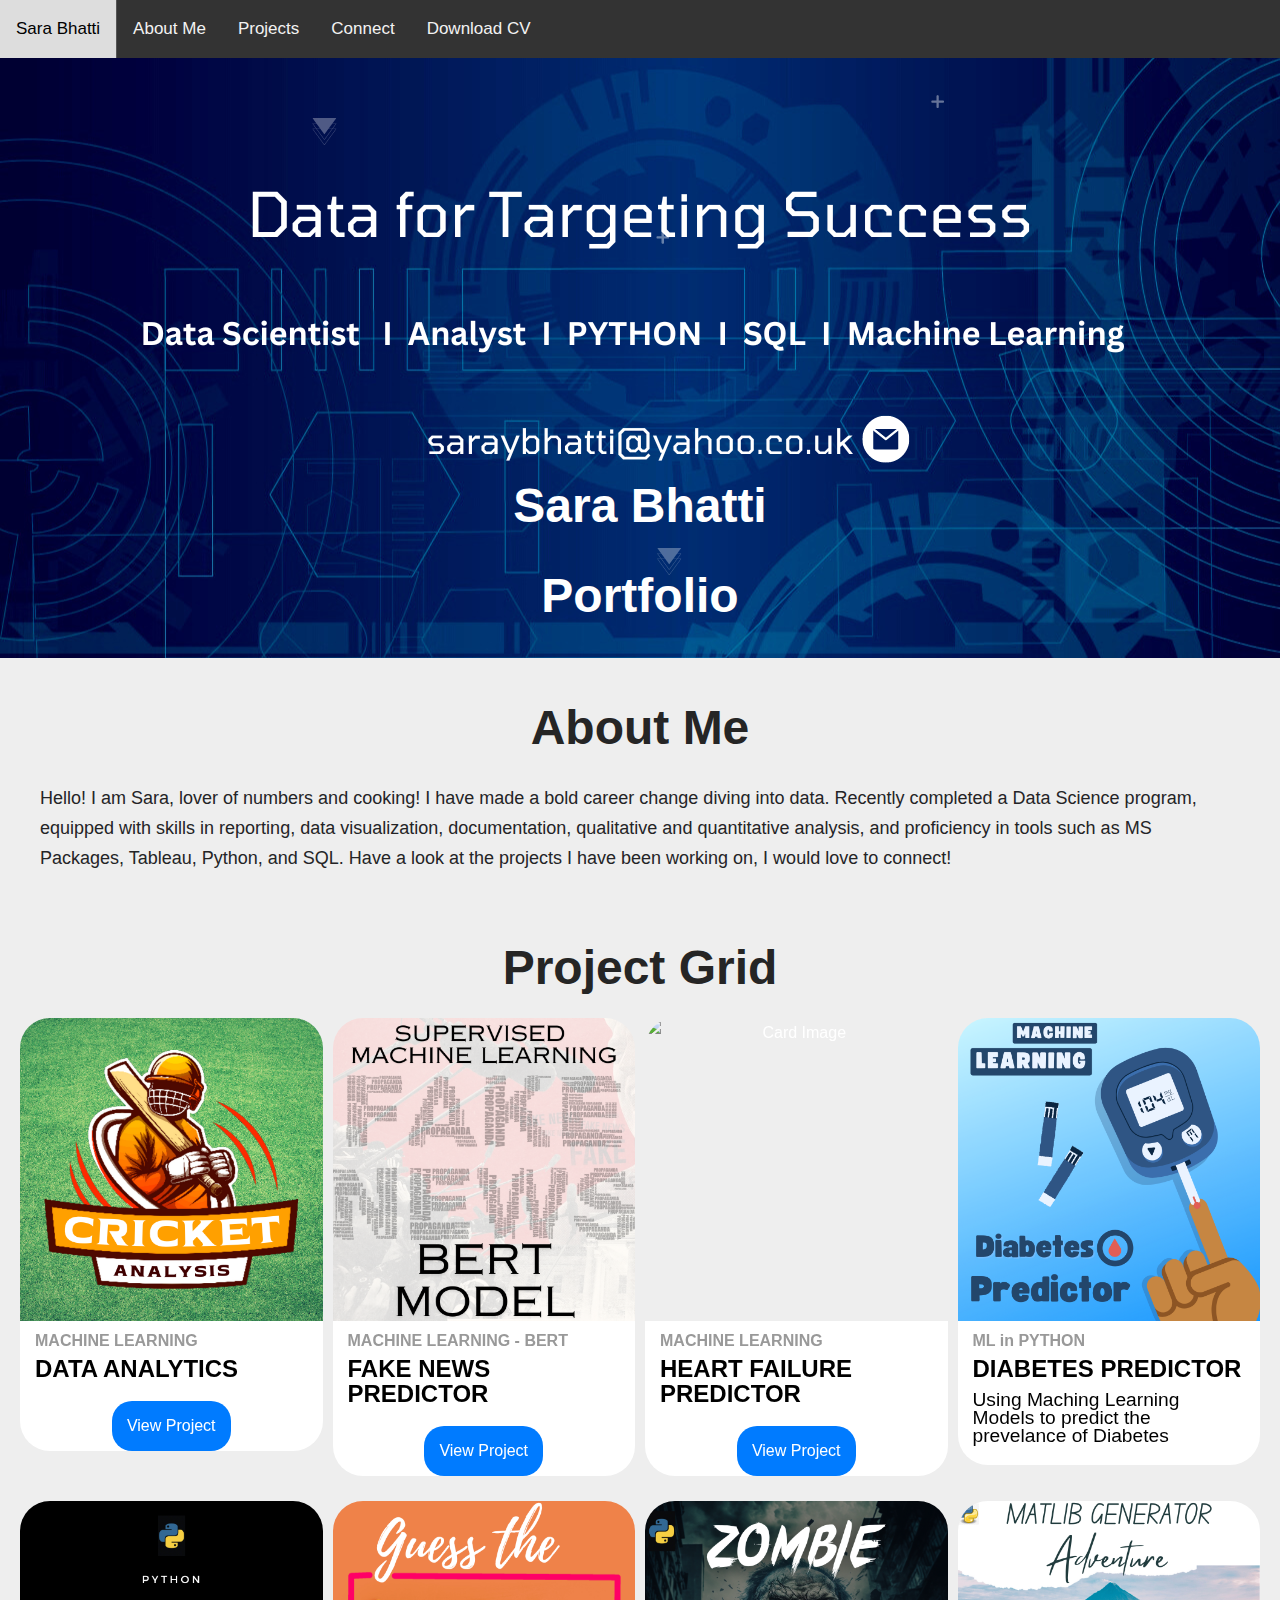
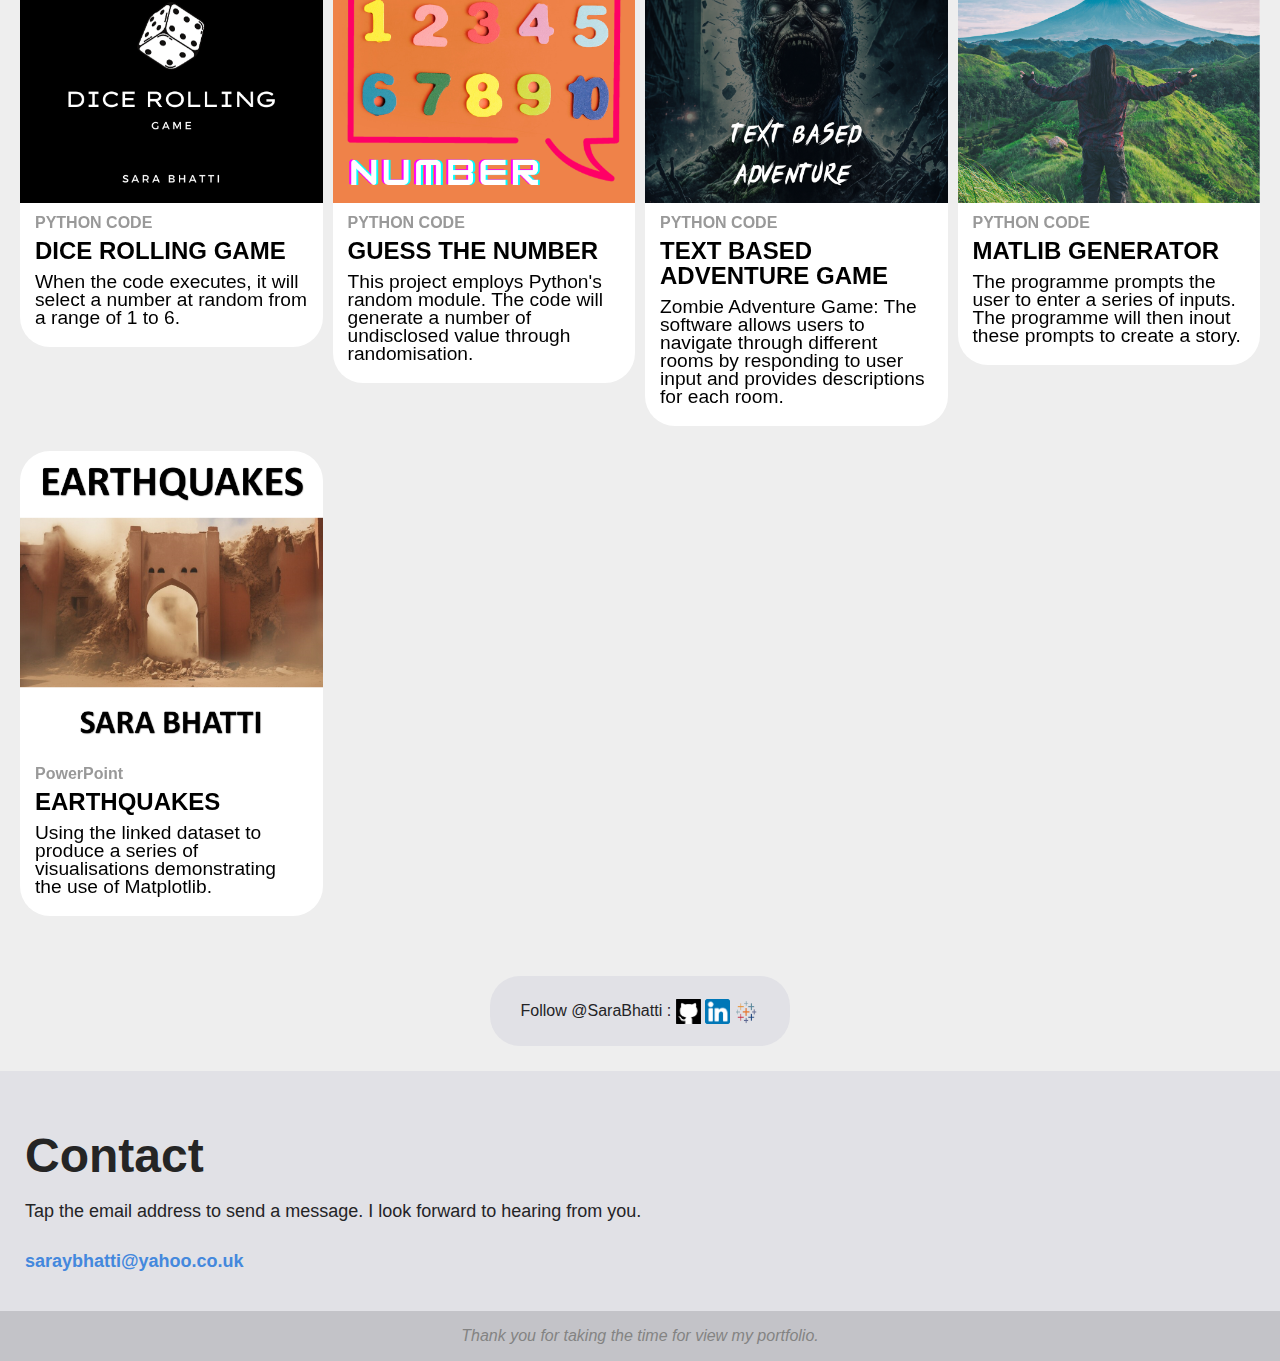
==== index.html @ 9b97f159 "Update index.html" ====
<!DOCTYPE html>
<html lang="en">
    <head>
        <meta charset="UTF-8">
        <meta name="viewport" content="width=device-width, initial-scale=1.0">
        <title>Sara Bhatti | Portfolio</title>
        <meta name="description" content="Sara Bhatti Portfolio">
        <meta name="Sara" content="Sara Bhatti">

        <!-- Embed page for social media posts -->
        <meta property="og:description" content="Hello, welcome to my portfolio">
        <meta property="og:title" content="Sara Bhatti | Portfolio">
        <meta property="og:type" content="website">
        <meta property="og:url" content="http://www.SaraBhatti.com">
        <meta property="og:image" content="http://www.SaraBhatti.com/img/logo.png">
        <meta property=​"og:​site_name" content=​"SaraBhatti.com">
        
        <!-- Favicon -->
        <link rel="shortcut icon" type="image/png" href="img/ai.png">

        <!-- Page Style -->
        <link rel="stylesheet" type="text/css" href="style.css?version=2">    
    </head>

    <body>

<!-- Navigation Bar -->
<div class="topnav" id="myTopnav">
    <a href="index.html" class="rightVerticalLine">Sara Bhatti</a>
    <a href="#about">About Me</a>
    <a href="#projects">Projects</a>
    <a href="#connect">Connect</a>
    <!--<a href="saracv(2).html" target="_blank">View CV</a>-->
    <a class="downloadBtn" href="./CV Sara Bhatti 2024 April.pdf" download="Resume.pdf">Download CV</a>
    <a href="javascript:void(0);" class="icon leftVerticalLine" onclick="myFunction()">
        <img src="img/menu.png" height="30" width="30" alt="Menu Button" aria-label="Menu Button">
    </a>
</div>



<!-- Header with Image & Text -->
<div class="hero-image" style="background-image: url('img/profile banner1 (3).png');">
    <div class="coverDiv">
        <div class="hero-text">
            <h1>Sara Bhatti</h1>
            <h1>Portfolio</h1>
        </div>
    </div>
</div>

<div id="about">
    <h2>About Me</h2>
    <div class="center-text">
    <!-- Section -->
    <p>Hello! I am Sara, lover of numbers and cooking!  I have made a bold career change diving into data. Recently completed a Data Science program, equipped with skills in reporting, data visualization, documentation, qualitative and quantitative analysis, and proficiency in tools such as MS Packages, Tableau, Python, and SQL. Have a look at the projects I have been working on, I would love to connect!</p>
    </div>
</div>

<!-- Description Section -->
<div class="descriptionDiv">

    <div id="projects">
    <!-- Section -->
    <h2>Project Grid</h2>

    <!-- Portfolio Grid -->
    <div class="grid">

    <!-- Portfolio Item -->

    <script src="portfoliosara.js"></script>
                
    <!-- Cricket Project Card -->
    <div class="card" id="projectCard1">
        <div class="content">
            <img src="img/Cricket.png" alt="Card Image" height="390" width="390">
            <div class="card-body">
                <div class="subtitle">MACHINE LEARNING</div>
                <div class="title">Data Analytics</div>
                <a href="#" class="view-project-link" onclick="openModal('myModal1')">View Project</a>
            </div>
        </div>
    </div>

    <!-- Modal Popup -->
    <div id="myModal1" class="modal">
        <div class="modal-content">
            <span class="close" onclick="closeModal('myModal1')">&times;</span>
            <h1 class="heading">Cricket Analysis</h1>
            <div class="line"></div>
            <section class="project-details">
        <h3>Project Description</h3>
                <p>For this project, I employed Python and Excel to extract data from the ESPN website. </p>
                <p>I scraped information from various tables and merged the relevant data using the string matching algorithm (FuzzyWuzzy) to match the correct player information. </p>
                <p>Subsequently, I conducted an exploratory analysis on the dataset, creating visuals for my presentation. </p>
                <p>I used Random Forest to create machine learning models. I then developed two Streamlit applications: one predicts match winners based on teams and playing grounds, while the other forecasts a batter's runs based on past performance</p>
        <h3>Tools Used</h3>
                <div class="tools-used">
                    <div class="capsule">Python</div>
                    <div class="capsule">Excel</div>
                    <div class="capsule">FuzzyWuzzy</div>
                    <div class="capsule">Logistic Regression</div>
                    <div class="capsule">Random Forest</div>
                    <div class="capsule">Streamlit</div>
                </div>
            </section>
        <h3>See More of the Project</h3>
            <div class="buttons">
                <a href="https://github.com/SaraBhatti/CricketData" target="_blank" title="View Project on GitHub">
                    <img src="img/github.png" alt="GitHub">
                </a>
                <a href="https://www.linkedin.com/feed/update/urn:li:activity:7142630496320057344/" target="_blank" title="View Project Engagement on LinkedIn">
                    <img src="img/linkedin.png" alt="LinkedIn">
                </a>
                <a class="downloadBtn" a href="./Presentation/Cricket Analysis  pr.pptx" download="Cricket Analysis  pr.pptx" target="_blank" title="Download Powerpoint Presentation">
                    <img src="img/powerpoint.jfif" alt="Powerpoint">
                </a>
            </div>
        </div>
    </div>

    <!-- Fake News Project Card -->
    <div class="card" id="projectCard2">
        <div class="content">
            <img src="img/Fake News.png" alt="Card Image" height="390" width="390">
            <div class="card-body">
                <div class="subtitle">MACHINE LEARNING - BERT</div>
                <div class="title">Fake News Predictor</div>
                <a href="#" class="view-project-link" onclick="openModal('myModal2')">View Project</a>
            </div>
        </div>
    </div>

    <!-- Modal Popup -->
    <div id="myModal2" class="modal">
        <div class="modal-content">
            <span class="close" onclick="closeModal('myModal2')">&times;</span>
            <h1 class="heading">Fake News Predictor</h1>
            <div class="line"></div>
            <section class="project-details">
        <h3>Project Description</h3>
                <p>I using supervised learning algorithm to explore a Fake News dataset, I generated a predictive model for Fake News employing BERT.</p>
                <p>I also conducted some exploratory analysis based on the data to explore what the data looked like, which can be seen in the PowerPoint presentation and the Jupiter notebook in the GitHub link below.</p>
                <p>For this Project I based my model on the work by Abayomi Bello, which can be found <a href="https://www.researchgate.net/publication/366811050_A_BERT_Framework_to_Sentiment_Analysis_of_Tweets?latestCitations=PB%3A374796188" target="_blank">here</a>.
                </p>
                <h3>Tools Used</h3>
                <div class="tools-used">
                    <div class="capsule">Python</div>
                    <div class="capsule">TensorFlow</div>
                    <div class="capsule">BERT</div>
                </div>
            </section>
        <h3>See More of the Project</h3>
            <div class="buttons">
                <a href="https://github.com/SaraBhatti/FakeNews" target="_blank" title="View Project on GitHub">
                    <img src="img/github.png" alt="GitHub">
                </a>
                <a href="https://www.linkedin.com/feed/update/urn:li:activity:7135231579550806017/" target="_blank" title="View Project Engagement on LinkedIn">
                    <img src="img/linkedin.png" alt="LinkedIn">
                </a>
                <a class="downloadBtn" a href="./Presentation/Fake Newspr.pptx" download="Fake Newspr.pptx" target="_blank" title="Download Powerpoint Presentation">
                    <img src="img/powerpoint.jfif" alt="Powerpoint">
                </a>
                
            </div>
        </div>
    </div>                          


    <!--Heart Failure Project Card  -->
    <div class="card" id="projectCard2">
        <div class="content">
            <img src="img/PredictHF.png" alt="Card Image" height="390" width="390">
            <div class="card-body">
                <div class="subtitle">MACHINE LEARNING</div>
                <div class="title">Heart Failure Predictor</div>
                <a href="#" class="view-project-link" onclick="openModal('myModal3')">View Project</a>
            </div>
        </div>
    </div>

    <!-- Modal Popup -->
    <div id="myModal3" class="modal">
        <div class="modal-content">
            <span class="close" onclick="closeModal('myModal3')">&times;</span>
            <h1 class="heading">Heart Failure Predictor</h1>
            <div class="line"></div>
            <section class="project-details">
                <h3>Project Description</h3>
                <p>Utilising Artificial Neural Networks for Heart Failure Prediction. With the data, I have also created a tool with streamlit to predict heart failure.</p>
        <h3>Tools Used</h3>
                <div class="tools-used">
                    <div class="capsule">Python</div>
                    <div class="capsule">Logistic Regression</div>
                    <div class="capsule">Tensorflow</div>
                    <div class="capsule">Streamlit</div>
                </div>
            </section>
        <h3>See More of the Project</h3>
            <div class="buttons">
                <a href="https://github.com/SaraBhatti/Heart-Failure-ANN" target="_blank" title="View Project on GitHub">
                    <img src="img/github.png" alt="GitHub">
                </a>
                <a href="https://www.linkedin.com/feed/update/urn:li:activity:7142630496320057344/" target="_blank" title="View Project Engagement on LinkedIn">
                    <img src="img/linkedin.png" alt="LinkedIn">
                </a>
                <a href="https://predict-your-heart.streamlit.app/" target="_blank" title="View Streamlit App">
                    <img src="img/streamlit.png" alt="Streamlit" class="streamlit-icon">
                </a>
            </div>
        </div>
    </div>

                    
                    <a href="https://github.com/SaraBhatti/DiabetesML" class="card">
                        <div class="content">
                            <img src="img/Diabetes ML.png" alt="Card Image" height="390" width="390"></img>
                            <div class="card-body">
                                <div class="subtitle">ML in PYTHON</div>
                                <div class="title">Diabetes Predictor</div>
                                <div class="description">Using Maching Learning Models to predict the prevelance of Diabetes</div>
                            </div>
                        </div>
                    </a>

                    <a href="https://github.com/SaraBhatti/Assignment_DiceRolling" class="card">
                        <div class="content">
                            <img src="img/Dice.png" alt="Card Image" height="390" width="390"></img>
                            <div class="card-body">
                                <div class="subtitle">PYTHON CODE</div>
                                <div class="title">Dice Rolling Game</div>
                                <div class="description">When the code executes, it will select a number at random from a range of 1 to 6.</div>
                            </div>
                        </div>
                    </a>

                    <!-- Portfolio Item -->
                    <a href="https://github.com/SaraBhatti/Assignments_GuessTheNumber" class="card">
                        <div class="content">
                            <img src="img/number.png" alt="Card Image" height="390" width="390"></img>
                            <div class="card-body">
                                <div class="subtitle">PYTHON CODE</div>
                                <div class="title">Guess the Number</div>
                                <div class="description">This project employs Python's random module. The code will generate a number of undisclosed value through randomisation.</div>
                            </div>
                        </div>
                    </a>

                    <!-- Portfolio Item -->
                    <a href="https://github.com/SaraBhatti/TextBasedAdventure/blob/main/TextAdv(long).py" class="card">
                        <div class="content">
                            <img src="img/zombie.png" alt="Card Image" height="390" width="390"></img>
                            <div class="card-body">
                                <div class="subtitle">PYTHON CODE</div>
                                <div class="title">Text Based Adventure Game</div>
                                <div class="description">Zombie Adventure Game: The software allows users to navigate through different rooms by responding to user input and provides descriptions for each room.</div>
                            </div>
                        </div>
                    </a>

                    <!-- Portfolio Item -->
                    <a href="https://github.com/SaraBhatti/MatLibHGenerator/tree/main" class="card">
                        <div class="content">
                            <img src="img/matlib.png" alt="Card Image" height="390" width="390"></img>
                            <div class="card-body">
                                <div class="subtitle">PYTHON CODE</div>
                                <div class="title">MatLib Generator</div>
                                <div class="description">The programme prompts the user to enter a series of inputs. The programme will then inout these prompts to create a story.</div>
                            </div>
                        </div>
                    </a>

                    <!-- Portfolio Item -->
                    <a href="https://github.com/SaraBhatti/EarthquakesTDA" class="card">
                        <div class="content">
                            <img src="img/earthquake.png" alt="Card Image" height="390" width="390"></img>
                            <div class="card-body">
                                <div class="subtitle">PowerPoint</div>
                                <div class="title">Earthquakes</div>
                                <div class="description">Using the linked dataset to produce a series of visualisations demonstrating the use of Matplotlib.</div>
                            </div>
                        </div>
                    </a>
                </div>

            </div>
</div>

<section id="testimonials">
    <!-- Content for the Testimonials section goes here -->
</section>

<section id="connect">

        <!-- Socials -->
        <div class="textBubbleDiv">
            <p class="light">Follow @SaraBhatti :
                <a href="https://github.com/SaraBhatti" target="_blank"><img class="socialLink" src="img/github.png" alt="GitHub" height="25" width="25"></a>
                <a href="https://www.linkedin.com/in/sara-bhatti-66963325/" target="_blank"><img class="socialLink" src="img/linkedin.png" alt="LinkedIn" height="25" width="25"></a>
                <a href="https://public.tableau.com/app/profile/sara.bhatti8211/vizzes" target="_blank"><img class="socialLink" src="img/tableau.png" alt="LinkedIn" height="25" width="25"></a>
            </p>
        </div>
        

        <div class="contact">
            <div class="contact-body">
                <!-- Section -->
                <h2>Contact</h2>
                <p>Tap the email address to send a message. I look forward to hearing from you.</p>
                <p><strong><a href="saraybhatti@yahoo.co.uk">saraybhatti@yahoo.co.uk</a></strong></p>
            </div>
        </div>

</section>

        <div class="footer">
            <p class="subtle"><i>Thank you for taking the time for view my portfolio.</i></p>
        </div>

        <!-- Navigation Script -->
        <script>
            function myFunction() {
                var x = document.getElementById("myTopnav");
                if (x.className === "topnav") {
                    x.className += " responsive";
                } else {
                    x.className = "topnav";
                }
            }
---- style.css ----
body {
    height: 100%;
    color: #252525;
    background-color: #eee;
    margin: 0px;
    line-height: 30px;
    display: block;
    font-family: Helvetica, sans-serif, Montserrat;
    text-align: center;
}

/* layouts */
.container {
	max-width: 1000px;
	width: 90%;
	margin: 0 auto;
	display: grid;
	padding: 5rem;
	background: #070707;
	grid-template-columns: 1fr 1fr;
	gap: 4rem;
}

.skills_list {
	margin-top: 1rem;
	margin-left: 2rem;
    font-size: 1.125em;
    text-align: left;
	line-height: 2;
    font: sans-serif;
}

.title {
	color: var(--primary-color);
	font-weight: 700;
	font-size: 2rem;
	text-transform: uppercase;
    font: 'Montserrat', sans-serif;;
}

.column-container {
    display: flex;
    justify-content: space-between;
    flex-wrap: wrap;
}

.column {
    flex: 1;
    margin: 0 10px;
}

.skills {
    text-align: center;
    font-family: Arial, Helvetica, sans-serif;
    font-weight: 400;
	font-size: 0.95rem;
}


.employment_item {
	margin-top: 2rem;
    display: flex;
    justify-content: space-between;
}


.left-column {
    flex: 1; 
}

.right-column {
    flex: 3;
}

.three-column-text {
    margin-top: 2rem;
    justify-content: space-between;
    column-count: 3;
    column-gap: 0;
}

.item_description {
    margin-top: 0; 
}

.item_preTitle {
	font-size: 1rem;
	color: var(--text-color);
	font-weight: 300;
    margin-left: 3rem;
}

.item_title {
	text-align:left;
    font-size: 1rem;
	color: black;
	font-weight: 400;
    margin-left: 3rem;
    margin-top: 0;
    white-space: nowrap;
}
.item_subtitle {
	font-size: 1.4rem;
	color: var(--text-color);
	font-weight: 400;
    margin-left: 3rem;
}

a {
    color: #48D;
    text-decoration: none;
}

p {
    color: rgb(36,36,38);
    font-size: 1.125em;
    margin-bottom: 0px;
    margin-top: 0px;
    text-align: left;
    padding-top: 10px;
    padding-bottom: 10px;
}

p a:hover {
    color: #48D;
    text-decoration: underline;
}

h1, h2 {
    font-size: 3em;
    margin-bottom: 0px;
    margin-top: 50px;
    margin-bottom: 25px;
    line-height: 40px;
}

h3 {
    font-size: 2em;
    margin-bottom:25px;
    margin-top: 30px;
}

h4 {
    font-size: 1.25em;
    margin-bottom: 25px;
    margin-top: 25px;
}

h4 a:hover {
    color: #48D;
    text-decoration: underline;
}

.rounded {
    border-radius: 175px 175px 175px 175px;
    -webkit-background-clip: padding-box;
    background-clip: padding-box;
    -moz-background-clip: padding;
    -webkit-transform: translateZ(0);
}

.coverArt {
    color: white;
    text-align: center;
    max-height: 350px;
    max-width: 100%;
    display: block;
    margin-left: auto;
    margin-right: auto;
    margin-bottom: 20px;
    padding: 0px;
}

.coverArtFull {
    max-height: 100%;
    max-width: 100%;
    width: auto;
    height: auto;
    position: absolute;
    top: 0;
    bottom: 0;
    left: 0;
    right: 0;
    margin: auto;
}

.coverDiv {
    height: 600px;
    position: relative;
    padding-top: 40px;
}

.coverDivFull {
    height: 600px;
    position: relative;
}

.descriptionDiv {
    display: block;
    margin-left: auto;
    margin-right: auto;
    max-width: 1600px;
    margin-top: 0px;
    padding: 15px;
}

.footer {
    height: 20px;
    display: block;
    margin-left: auto;
    margin-right: auto;
    margin-bottom: 20px;
}

.light {
    font-size: 1em;
    text-align: center;
}

.socialLink {
    height: 25px;
    vertical-align: middle;
}

.socialLink2 {
    height: 25px;
    margin-left: 2px;
    vertical-align: middle;
}

.subtle {
    text-align: center;
    color: #838383;
    font-size: 1em;
    background-color: rgb(195,195,200);
}

.textBubbleDiv {
    background-color: rgb(225,225,230);
    text-align: center;
    max-width:  280px;
    display: block;
    margin-left: auto;
    margin-right: auto;
    padding: 10px;
    margin-top: 25px;
    margin-bottom: 25px;
    border-radius: 30px 30px 30px 30px;
    -moz-background-clip: padding;
    -webkit-background-clip: padding-box;
    background-clip: padding-box;
}

.grid {
    display: -ms-flexbox; /* IE10 */
    display: flex;
    -ms-flex-wrap: wrap; /* IE10 */
    flex-wrap: wrap;
    max-width: 1600px;
}

.card {
    text-decoration: none;
    position: relative;
    -ms-flex: 25%; /* IE10 */
    flex: 25%;
    max-width: 25%;
}

.card .subtitle,
.card .title,
.card .description {
    font-family: 'Montserrat', sans-serif;
}

.card .view-project-link {
    margin-top: 20px;
}

.item {
    text-decoration: none;
    position: relative;
    -ms-flex: 25%; /* IE10 */
    flex: 25%;
    max-width: 25%;
}

.content {
    margin-left: 5px;
    margin-right: 5px;
}

.card-body a:hover {
    text-decoration: none;
}

.body-text {
    max-width: 1600px;
    display: block;
    margin-left: auto;
    margin-right: auto;
}

.subtitle {
    color: #999999;
    font-weight: bold;
    height: 20px;
    line-height: 20px;
    display: block;
    margin-left: 15px;
    margin-right: 15px;
    margin-bottom: 5px;
    margin-top: 0px;
    padding: auto;
    font-size: 1em;
    margin-bottom: 0px;
    margin-top: 0px;
    text-align: left;
    padding-top: 10px;
    padding-bottom: 0px;
}

.title {
    color: black;
    font-weight: bold;
    line-height: 25px;
    display: block;
    margin-left: 15px;
    margin-right: 15px;
    margin-bottom: 5px;
    margin-top: 0px;
    padding: auto;
    font-size: 1.5em;
    margin-bottom: 0px;
    margin-top: 0px;
    text-align: left;
    padding-top: 5px;
    padding-bottom: 0px;
}

.description {
    color: black;
    display: block;
    line-height: 18px;
    margin-left: 15px;
    margin-right: 15px;
    margin-bottom: 15px;
    margin-top: 0px;
    padding: auto;
    font-size: 1.20em;
    margin-bottom: 0px;
    margin-top: 0px;
    text-align: left;
    padding-top: 10px;
    padding-bottom: 20px;
}

.contact {
    background-color: rgb(225,225,230);
    padding: 25px;
    margin: auto;
}

.contact-body {
    max-width: 1600px;
    display: block;
    margin-left: auto;
    margin-right: auto;
}

.contact h2 {
    font-size: 3em;
    max-width: 1600px;
    text-align: left;
    margin-bottom: 0px;
    margin-top: 40px;
    margin-bottom: 10px;
    line-height: 40px;
}

.card img {
    color: white;
    text-align: center;
    width: 100%;
    height: auto;
    display: block;
    margin-left: auto;
    margin-right: auto;
    margin-bottom: 0px;
    margin-top: 5px;
    padding: 0px;
    border-radius: 30px 30px 0px 0px;
    -webkit-background-clip: padding-box;
    background-clip: padding-box;
    -moz-background-clip: padding;
    -webkit-transform: translateZ(0);
}

.item img {
    color: white;
    text-align: center;
    width: 100%;
    height: auto;
    display: block;
    margin-left: auto;
    margin-right: auto;
    margin-bottom: 0px;
    margin-top: 10px;
    padding: 0px;
}

.img-full {
    max-width: 100%;
    height: auto;
    display: block;
    margin-left: auto;
    margin-right: auto;
    margin-bottom: 0px;
    margin-top: 10px;
    padding: 0px;
}

.card-body {
    background-color: white;
    height: auto;
    display: block;
    margin-left: 0px;
    margin-right: 0px;
    margin-bottom: 20px;
    margin-top: 0px;
    padding: auto;
    border-radius: 0px 0px 30px 30px;
    -webkit-background-clip: padding-box;
    background-clip: padding-box;
    -moz-background-clip: padding;
    -webkit-transform: translateZ(0);
}

.hero-image {
    height: 600px;
    background-position: center;
    background-repeat: no-repeat;
    background-size: cover;
    position: relative;
    margin-bottom: 5px;
}

.hero-text {
    text-align: center;
    position: absolute;
    width: 100%;
    top: 75%;
    left: 50%;
    transform: translate(-50%, -50%);
    color: white;
}

/* Style the navigation bar */
.topnav {
    overflow: hidden;
    background-color: #333; /* Background color */
    position: relative;
}

/* Style the links inside the navigation bar */
.topnav a {
    float: left;
    display: block;
    color: #f2f2f2; /* Text color */
    text-align: center;
    padding: 14px 16px; /* Padding */
    text-decoration: none;
    font-size: 17px; /* Font size */
}

/* Add a hover effect for the links */
.topnav a:hover {
    background-color: #ddd; /* Background color on hover */
    color: #000; /* Text color on hover */
}

/* Style the active link */
.topnav a.active {
    background-color: #4CAF50; /* Active link background color */
    color: white; /* Active link text color */
}

/* Style the icon links */
.topnav .icon {
    display: none;
}

/* Right vertical line separator */
.rightVerticalLine {
    border-right: 1px solid #bbb; /* Vertical line */
}

/* Left vertical line separator */
.leftVerticalLine {
    border-left: 1px solid #bbb; /* Vertical line */
}

/* Responsive navigation bar */
@media screen and (max-width: 600px) {
    .topnav a:not(:first-child) {display: none;}
    .topnav a.icon {
        float: right;
        display: block;
    }
}

/* Responsive navigation bar - show links when icon is clicked */
@media screen and (max-width: 600px) {
    .topnav.responsive {position: relative;}
    .topnav.responsive .icon {
        position: absolute;
        right: 0;
        top: 0;
    }
    .topnav.responsive a {
        float: none;
        display: block;
        text-align: left;
    }
}


.rightVerticalLine {
    border-right: thin solid #555555;
}

.leftVerticalLine {
    border-left: thin solid #555555;
}

@media screen and (max-width: 1200px) {
    .card {
        -ms-flex: 33.33333%; /* IE10 */
        flex: 33.33333%;
        max-width: 33.33333%;
    }
    
    .item {
        -ms-flex: 33.33333%; /* IE10 */
        flex: 33.33333%;
        max-width: 33.33333%;
    }
}

@media screen and (max-width: 900px) {
    .card {
        -ms-flex: 50%; /* IE10 */
        flex: 50%;
        max-width: 50%;
    }
    
    .item {
        -ms-flex: 50%; /* IE10 */
        flex: 50%;
        max-width: 50%;
    }
}

@media screen and (max-width: 600px) {
    .card {
        -ms-flex: 100%; /* IE10 */
        flex: 100%;
        max-width: 100%;
    }
    
    .item {
        -ms-flex: 100%; /* IE10 */
        flex: 100%;
        max-width: 100%;
        
    }
}

@media (prefers-color-scheme: dark) {
    body {
        color: #eee;
        background-color: #050505;
    }
    
    p {
        color: #eee;
    }
    
    .subtitle {
        color: rgb(174,174,178);
    }
    
    .subtle {
        color: #777;
        background-color: rgb(36,36,38);
    }
    
    .title {
        color: white;
    }
    .description {
        color: rgb(174,174,178);
    }
    
    .card-body {
        background-color: rgb(36,36,38);
    }
    
    .contact {
        background-color: rgb(50,50,50);
    }
    
    .textBubbleDiv {
        background-color: rgb(50,50,50);
    }
    
    .topnav {
        background-color: rgb(50,50,50);
    }
}


.center-text {
    padding-left: 40px;
    padding-right: 40px;
    text-align: justify;
}

@import url("https://fonts.googleapis.com/css2?family=Poppins:wght@400;600&display=swap");
:root {
	--vs-primary: 29 92 255;
}

.modal {
    display: none;
    position: fixed;
    z-index: 1;
    left: 50%;
    top: 50%;
    transform: translate(-50%, -50%);
    width: 80%;
    max-width: 600px;
    border-radius: 15px;
    box-shadow: 0 0 10px rgba(0, 0, 0, 0.5);
    background-color: #fff;
}

.modal-content {
    padding: 30px;
}

.close {
    position: absolute;
    top: 10px;
    right: 10px;
    font-size: 24px;
    cursor: pointer;
}

.heading {
    font-family: 'Montserrat', sans-serif;
    font-size: 24px;
    font-weight: bold;
    margin-bottom: 15px;
}

.line {
    border-top: 2px solid #000;
    margin: 15px 0;
}

.project-details {
    margin-bottom: 20px;
}

.tools-used .capsule {
    display: inline-block;
    background-color: #f0f0f0;
    padding: 8px 15px;
    border-radius: 25px;
    margin-right: 10px;
    margin-bottom: 10px;
}

.buttons a {
    display: block;
    text-align: center;
    margin-bottom: 10px;
}

.buttons span {
    font-family: 'Montserrat', sans-serif;
    font-size: 16px;
    color: #007bff;
    text-decoration: none;
    cursor: pointer;
}

.buttons span:hover {
    text-decoration: underline;
}


.buttons a {
    display: inline-block;
    margin-right: 20px;
    position: relative;
}

.buttons img {
    display: block;
    width: 50px;
    height: 50px;
    transition: opacity 0.3s;
}

.buttons a:hover img {
    opacity: 0.5; /* 50% transparent on hover */
}

/* Tooltips */
.buttons a::after {
    content: attr(title);
    position: absolute;
    bottom: -30px;
    left: 50%;
    transform: translateX(-50%);
    background-color: rgba(0, 0, 0, 0.8);
    color: #fff;
    padding: 5px 10px;
    border-radius: 10px;
    font-family: 'Montserrat', sans-serif;
    font-size: 14px;
    white-space: nowrap;
    opacity: 0;
    pointer-events: none;
    transition: opacity 0.3s, transform 0.3s;
}

.buttons a:hover::after {
    opacity: 1;
    bottom: -40px;
    transform: translateX(-50%) translateY(-5px);
}

.view-project-link {
    display: inline-block;
    padding: 10px 15px;
    background-color: #007bff;
    color: #fff;
    text-decoration: none;
    border-radius: 20px;
    font-family: 'Montserrat', sans-serif;
    font-size: 16px;
    transition: background-color 0.3s;
}

.view-project-link:hover {
    background-color: #0056b3;
}


.modal-content h3.project-description-header {
    font-size: 20px; 
}
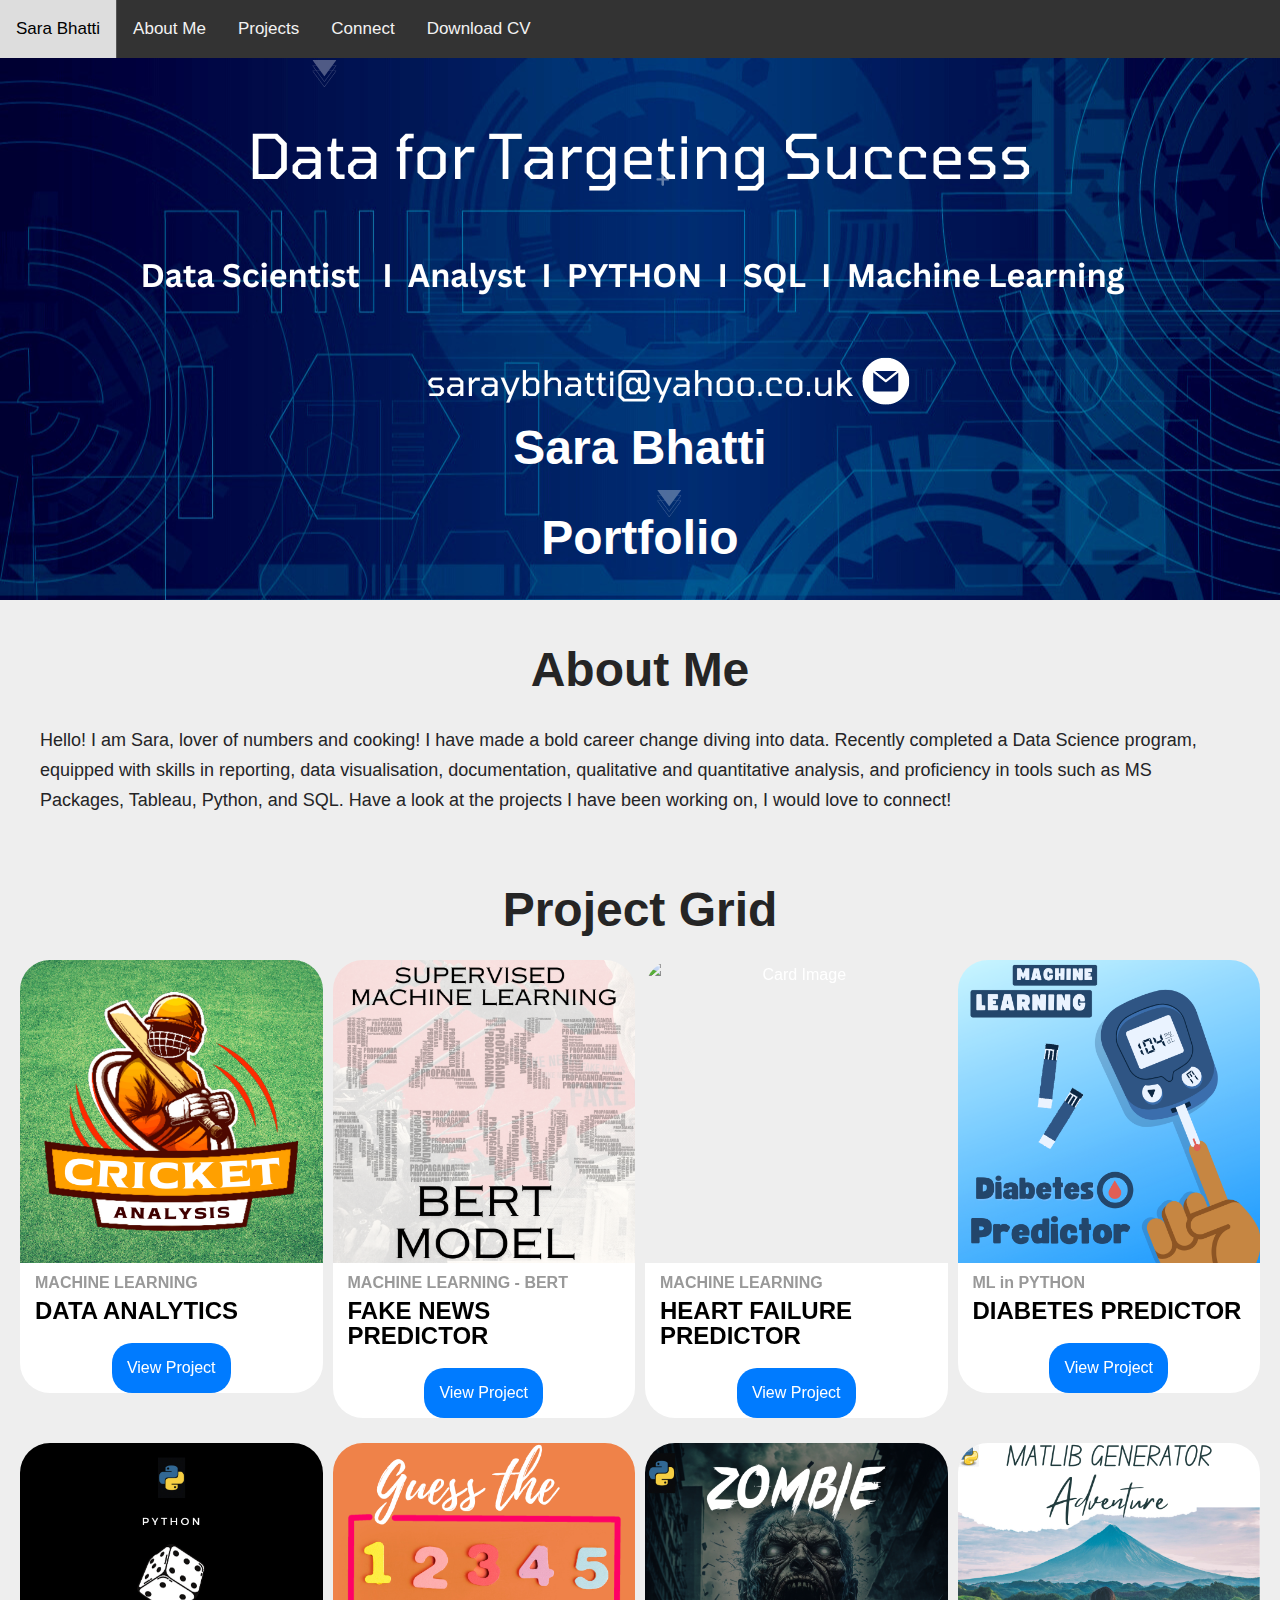
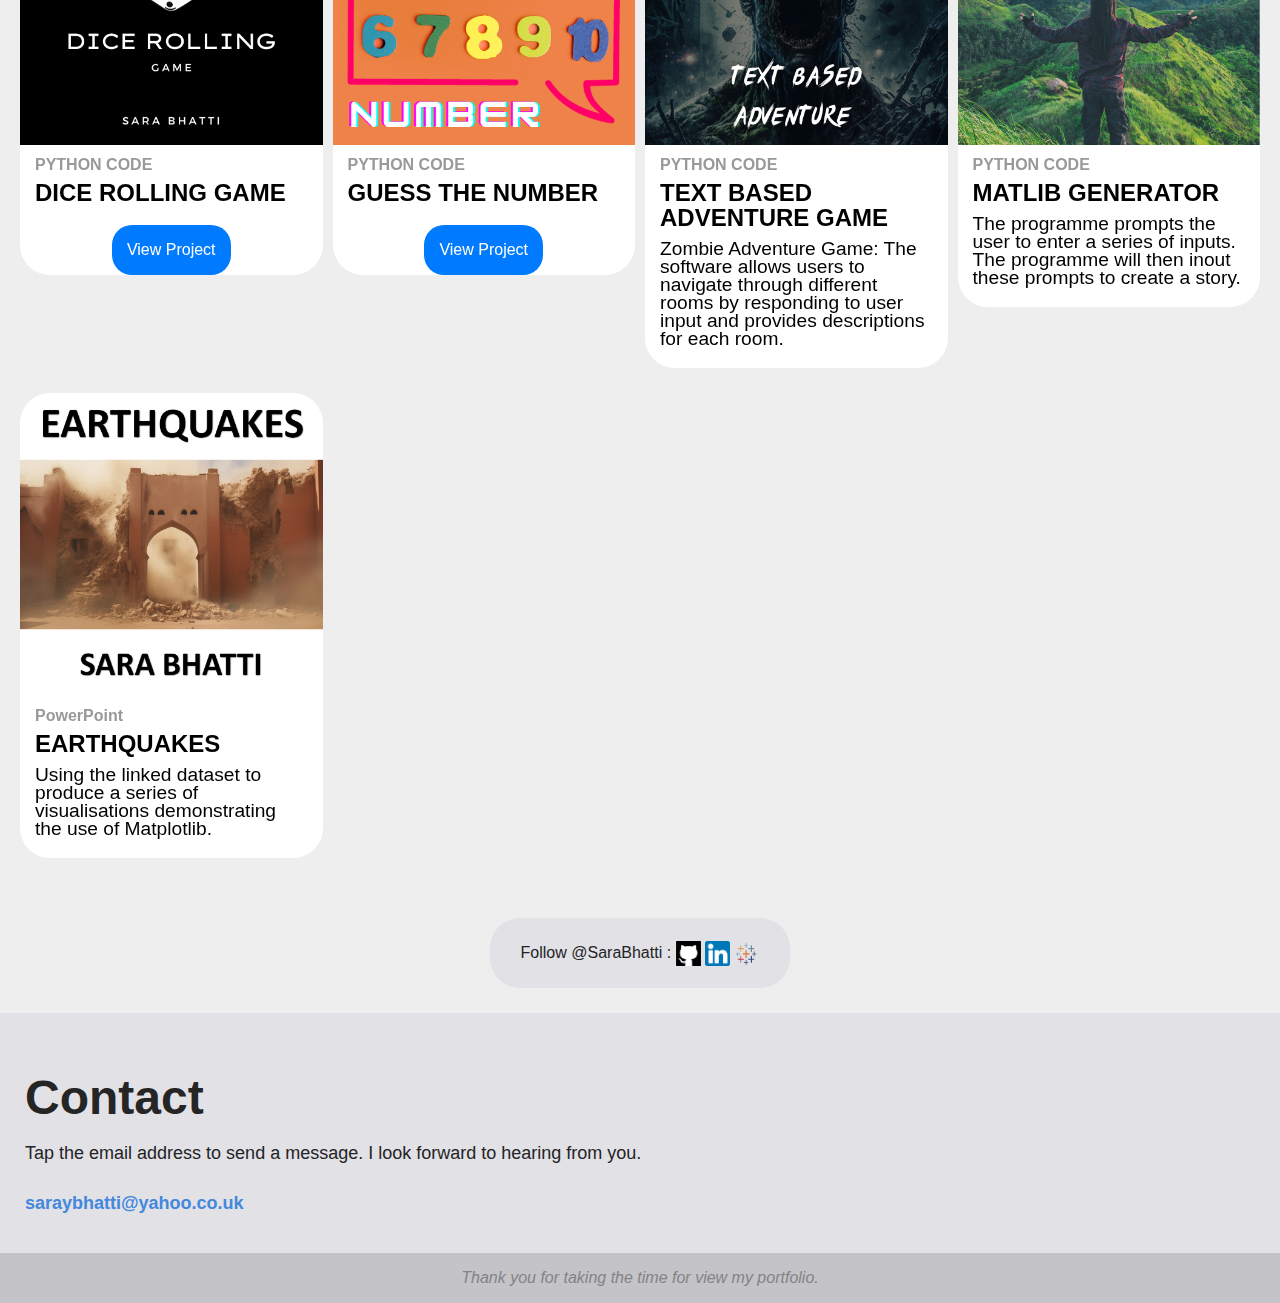
==== commit 349c9ca1: "Update index.html" ====
--- a/index.html
+++ b/index.html
@@ -21,10 +21,13 @@
         <link rel="shortcut icon" type="image/png" href="img/ai.png">
 
         <!-- Page Style -->
-        <link rel="stylesheet" type="text/css" href="style.css?version=2">    
+        <link rel="stylesheet" type="text/css" href="style.css?version=2">   
+        
+        <!-- Java Script -->
+        <script src="portfoliosara.js"></script>
     </head>
 
-    <body>
+<body>
 
 <!-- Navigation Bar -->
 <div class="topnav" id="myTopnav">
@@ -55,7 +58,7 @@
     <h2>About Me</h2>
     <div class="center-text">
     <!-- Section -->
-    <p>Hello! I am Sara, lover of numbers and cooking!  I have made a bold career change diving into data. Recently completed a Data Science program, equipped with skills in reporting, data visualization, documentation, qualitative and quantitative analysis, and proficiency in tools such as MS Packages, Tableau, Python, and SQL. Have a look at the projects I have been working on, I would love to connect!</p>
+    <p>Hello! I am Sara, lover of numbers and cooking!  I have made a bold career change diving into data. Recently completed a Data Science program, equipped with skills in reporting, data visualisation, documentation, qualitative and quantitative analysis, and proficiency in tools such as MS Packages, Tableau, Python, and SQL. Have a look at the projects I have been working on, I would love to connect!</p>
     </div>
 </div>
 
@@ -63,17 +66,15 @@
 <div class="descriptionDiv">
 
     <div id="projects">
-    <!-- Section -->
+<!-- Section -->
     <h2>Project Grid</h2>
 
-    <!-- Portfolio Grid -->
+<!-- Portfolio Grid -->
     <div class="grid">
 
-    <!-- Portfolio Item -->
-
-    <script src="portfoliosara.js"></script>
+<!-- Portfolio Item -->    
                 
-    <!-- Cricket Project Card -->
+<!-- Cricket Project Card -->
     <div class="card" id="projectCard1">
         <div class="content">
             <img src="img/Cricket.png" alt="Card Image" height="390" width="390">
@@ -85,7 +86,7 @@
         </div>
     </div>
 
-    <!-- Modal Popup -->
+<!-- Modal Popup Cricket -->
     <div id="myModal1" class="modal">
         <div class="modal-content">
             <span class="close" onclick="closeModal('myModal1')">&times;</span>
@@ -114,6 +115,9 @@
                 </a>
                 <a href="https://www.linkedin.com/feed/update/urn:li:activity:7142630496320057344/" target="_blank" title="View Project Engagement on LinkedIn">
                     <img src="img/linkedin.png" alt="LinkedIn">
+                </a>
+                <a href="https://runpredict.streamlit.app/" target="_blank" title="View Streamlit App">
+                    <img src="img/streamlit.png" alt="Streamlit" class="streamlit-icon">
                 </a>
                 <a class="downloadBtn" a href="./Presentation/Cricket Analysis  pr.pptx" download="Cricket Analysis  pr.pptx" target="_blank" title="Download Powerpoint Presentation">
                     <img src="img/powerpoint.jfif" alt="Powerpoint">
@@ -134,7 +138,7 @@
         </div>
     </div>
 
-    <!-- Modal Popup -->
+    <!-- Modal Popup Fake News -->
     <div id="myModal2" class="modal">
         <div class="modal-content">
             <span class="close" onclick="closeModal('myModal2')">&times;</span>
@@ -170,8 +174,8 @@
     </div>                          
 
 
-    <!--Heart Failure Project Card  -->
-    <div class="card" id="projectCard2">
+<!--Heart Failure Project Card  -->
+    <div class="card" id="projectCard3">
         <div class="content">
             <img src="img/PredictHF.png" alt="Card Image" height="390" width="390">
             <div class="card-body">
@@ -182,7 +186,7 @@
         </div>
     </div>
 
-    <!-- Modal Popup -->
+<!-- Modal Popup Heart Failure -->
     <div id="myModal3" class="modal">
         <div class="modal-content">
             <span class="close" onclick="closeModal('myModal3')">&times;</span>
@@ -190,7 +194,7 @@
             <div class="line"></div>
             <section class="project-details">
                 <h3>Project Description</h3>
-                <p>Utilising Artificial Neural Networks for Heart Failure Prediction. With the data, I have also created a tool with streamlit to predict heart failure.</p>
+                <p>Utilising Artificial Neural Networks for Heart Failure Prediction. With the data I also created a tool with streamlit to predict heart failure.</p>
         <h3>Tools Used</h3>
                 <div class="tools-used">
                     <div class="capsule">Python</div>
@@ -210,44 +214,132 @@
                 <a href="https://predict-your-heart.streamlit.app/" target="_blank" title="View Streamlit App">
                     <img src="img/streamlit.png" alt="Streamlit" class="streamlit-icon">
                 </a>
-            </div>
-        </div>
-    </div>
-
-                    
-                    <a href="https://github.com/SaraBhatti/DiabetesML" class="card">
-                        <div class="content">
-                            <img src="img/Diabetes ML.png" alt="Card Image" height="390" width="390"></img>
-                            <div class="card-body">
-                                <div class="subtitle">ML in PYTHON</div>
-                                <div class="title">Diabetes Predictor</div>
-                                <div class="description">Using Maching Learning Models to predict the prevelance of Diabetes</div>
-                            </div>
-                        </div>
-                    </a>
-
-                    <a href="https://github.com/SaraBhatti/Assignment_DiceRolling" class="card">
-                        <div class="content">
-                            <img src="img/Dice.png" alt="Card Image" height="390" width="390"></img>
-                            <div class="card-body">
-                                <div class="subtitle">PYTHON CODE</div>
-                                <div class="title">Dice Rolling Game</div>
-                                <div class="description">When the code executes, it will select a number at random from a range of 1 to 6.</div>
-                            </div>
-                        </div>
-                    </a>
-
-                    <!-- Portfolio Item -->
-                    <a href="https://github.com/SaraBhatti/Assignments_GuessTheNumber" class="card">
-                        <div class="content">
-                            <img src="img/number.png" alt="Card Image" height="390" width="390"></img>
-                            <div class="card-body">
-                                <div class="subtitle">PYTHON CODE</div>
-                                <div class="title">Guess the Number</div>
-                                <div class="description">This project employs Python's random module. The code will generate a number of undisclosed value through randomisation.</div>
-                            </div>
-                        </div>
-                    </a>
+                <a class="downloadBtn" a href="./Presentation/Heart_failurepr.pptm" download="Heart_failurepr.pptm" target="_blank" title="Download Powerpoint Presentation">
+                    <img src="img/powerpoint.jfif" alt="Powerpoint">
+                </a>
+            </div>
+        </div>
+    </div>
+
+<!--Diabetes Project Card  -->             
+<div class="card" id="projectCard4">
+    <div class="content">
+        <img src="img/Diabetes ML.png" alt="Card Image" height="390" width="390"></img>
+        <div class="card-body">
+            <div class="subtitle">ML in PYTHON</div>
+            <div class="title">Diabetes Predictor</div>
+            <a href="#" class="view-project-link" onclick="openModal('myModal4')">View Project</a>
+        </div>
+    </div>
+
+<!-- Modal Popup Diabetes --> 
+<div id="myModal4" class="modal">
+    <div class="modal-content">
+        <span class="close" onclick="closeModal('myModal4')">&times;</span>
+            <h1 class="heading">Diabetes Predictor</h1>
+            <div class="line"></div>
+            <section class="project-details">
+                <h3>Project Description</h3>
+                <p>Maching Learning Models to predict the prevelance of Diabetes</p>
+        <h3>Tools Used</h3>
+                <div class="tools-used">
+                    <div class="capsule">Python</div>
+                </div>
+            </section>
+        <h3>See More of the Project</h3>
+            <div class="buttons">
+                <a href="https://github.com/SaraBhatti/DiabetesML" target="_blank" title="View Project on GitHub">
+                    <img src="img/github.png" alt="GitHub">
+                </a>
+                <a href="https://www.linkedin.com/posts/sara-bhatti-66963325_developeracademy-machinelearning-healthtech-activity-7134854735337021440-VSYl?utm_source=share&utm_medium=member_desktop" target="_blank" title="View Project Engagement on LinkedIn">
+                    <img src="img/linkedin.png" alt="LinkedIn">
+                </a>
+            </div>
+        </div>
+        </div>
+        </div>
+    
+<!--Dice Rolling Project Card  --> 
+<div class="card" id="projectCard5">
+    <div class="content">
+        <img src="img/Dice.png" alt="Card Image" height="390" width="390">
+        <div class="card-body">
+        <div class="subtitle">PYTHON CODE</div>
+        <div class="title">Dice Rolling Game</div>
+        <a href="#" class="view-project-link" onclick="openModal('myModal5')">View Project</a>
+    </a>
+        </div>
+    </div>
+</div>
+
+
+<!--Modal Popup Dice Rrolling  -->
+<div id="myModal5" class="modal">
+    <div class="modal-content">
+        <span class="close" onclick="closeModal('myModal5')">&times;</span>
+            <h1 class="heading">Dice Rrolling</h1>
+            <div class="line"></div>
+            <section class="project-details">
+                <h3>Project Description</h3>
+                <p>When the code executes, it will select a number at random from a range of 1 to 6.</p>
+        <h3>Tools Used</h3>
+                <div class="tools-used">
+                    <div class="capsule">Python</div>
+                </div>
+            </section>
+        <h3>See More of the Project</h3>
+            <div class="buttons">
+                <a href="https://github.com/SaraBhatti/DiceRollingGame" target="_blank" title="View Project on GitHub">
+                    <img src="img/github.png" alt="GitHub">
+                </a>
+                <a href="https://www.linkedin.com/posts/sara-bhatti-66963325_by-making-use-of-pythons-randomrandint-activity-7123624381972410368-Jol3?utm_source=share&utm_medium=member_desktop" target="_blank" title="View Project Engagement on LinkedIn">
+                    <img src="img/linkedin.png" alt="LinkedIn">
+                </a>
+            </div>
+    </div>
+</div>
+
+
+<!-- Portfolio Item -->
+<!--Guess the Number Project Card  --> 
+<div class="card" id="projectCard6">
+    <div class="content">
+        <img src="img/number.png" alt="Card Image" height="390" width="390">
+        <div class="card-body">
+        <div class="subtitle">PYTHON CODE</div>
+        <div class="title">Guess the Number</div>
+        <a href="#" class="view-project-link" onclick="openModal('myModal6')">View Project</a>
+    </a>
+        </div>
+    </div>
+</div>
+
+<!--Modal Popup Guess the Number  -->
+<div id="myModal6" class="modal">
+    <div class="modal-content">
+        <span class="close" onclick="closeModal('myModal5')">&times;</span>
+            <h1 class="heading">Dice Rrolling</h1>
+            <div class="line"></div>
+            <section class="project-details">
+                <h3>Project Description</h3>
+                <p>This project employs Python's random module. The code will generate a number of undisclosed value through randomisation.</p>
+        <h3>Tools Used</h3>
+                <div class="tools-used">
+                    <div class="capsule">Python</div>
+                </div>
+            </section>
+        <h3>See More of the Project</h3>
+            <div class="buttons">
+                <a href="https://github.com/SaraBhatti/GuessTheNumber" target="_blank" title="View Project on GitHub">
+                    <img src="img/github.png" alt="GitHub">
+                </a>
+                <a href="https://www.linkedin.com/posts/sara-bhatti-66963325_yet-another-beneficial-learning-project-with-activity-7123979211836420096-2VJo?utm_source=share&utm_medium=member_desktop" target="_blank" title="View Project Engagement on LinkedIn">
+                    <img src="img/linkedin.png" alt="LinkedIn">
+                </a>
+            </div>
+    </div>
+</div>
+
 
                     <!-- Portfolio Item -->
                     <a href="https://github.com/SaraBhatti/TextBasedAdventure/blob/main/TextAdv(long).py" class="card">
--- a/style.css
+++ b/style.css
@@ -262,10 +262,12 @@
 .card {
     text-decoration: none;
     position: relative;
-    -ms-flex: 25%; /* IE10 */
-    flex: 25%;
+    -ms-flex: 0 0 25%; /* IE10 */
+    flex: 1 0 auto;
     max-width: 25%;
 }
+
+
 
 .card .subtitle,
 .card .title,
@@ -458,8 +460,11 @@
 /* Style the navigation bar */
 .topnav {
     overflow: hidden;
-    background-color: #333; /* Background color */
-    position: relative;
+    background-color: #333; /* Change this to your desired background color */
+    position: fixed; /* Set position to fixed */
+    top: 0; /* Position at the top of the viewport */
+    width: 100%; /* Set width to 100% */
+    z-index: 1000; /* Set z-index to ensure it stays above other elements */
 }
 
 /* Style the links inside the navigation bar */
@@ -632,21 +637,25 @@
 }
 
 .modal {
-    display: none;
     position: fixed;
-    z-index: 1;
+    top: 0;
+    left: 0;
+    width: 100%;
+    height: 100%;
+    background-color: rgba(0, 0, 0, 0.5); /* semi-transparent background */
+    z-index: 1000; /* ensure it appears above other content */
+    display: none; /* initially hidden */
+}
+
+.modal-content {
+    position: absolute;
+    top: 50%;
     left: 50%;
-    top: 50%;
     transform: translate(-50%, -50%);
-    width: 80%;
-    max-width: 600px;
-    border-radius: 15px;
+    background-color: #fff;
+    padding: 20px;
+    border-radius: 10px;
     box-shadow: 0 0 10px rgba(0, 0, 0, 0.5);
-    background-color: #fff;
-}
-
-.modal-content {
-    padding: 30px;
 }
 
 .close {
@@ -655,7 +664,9 @@
     right: 10px;
     font-size: 24px;
     cursor: pointer;
-}
+    color: #333; /* adjust color as needed */
+}
+
 
 .heading {
     font-family: 'Montserrat', sans-serif;
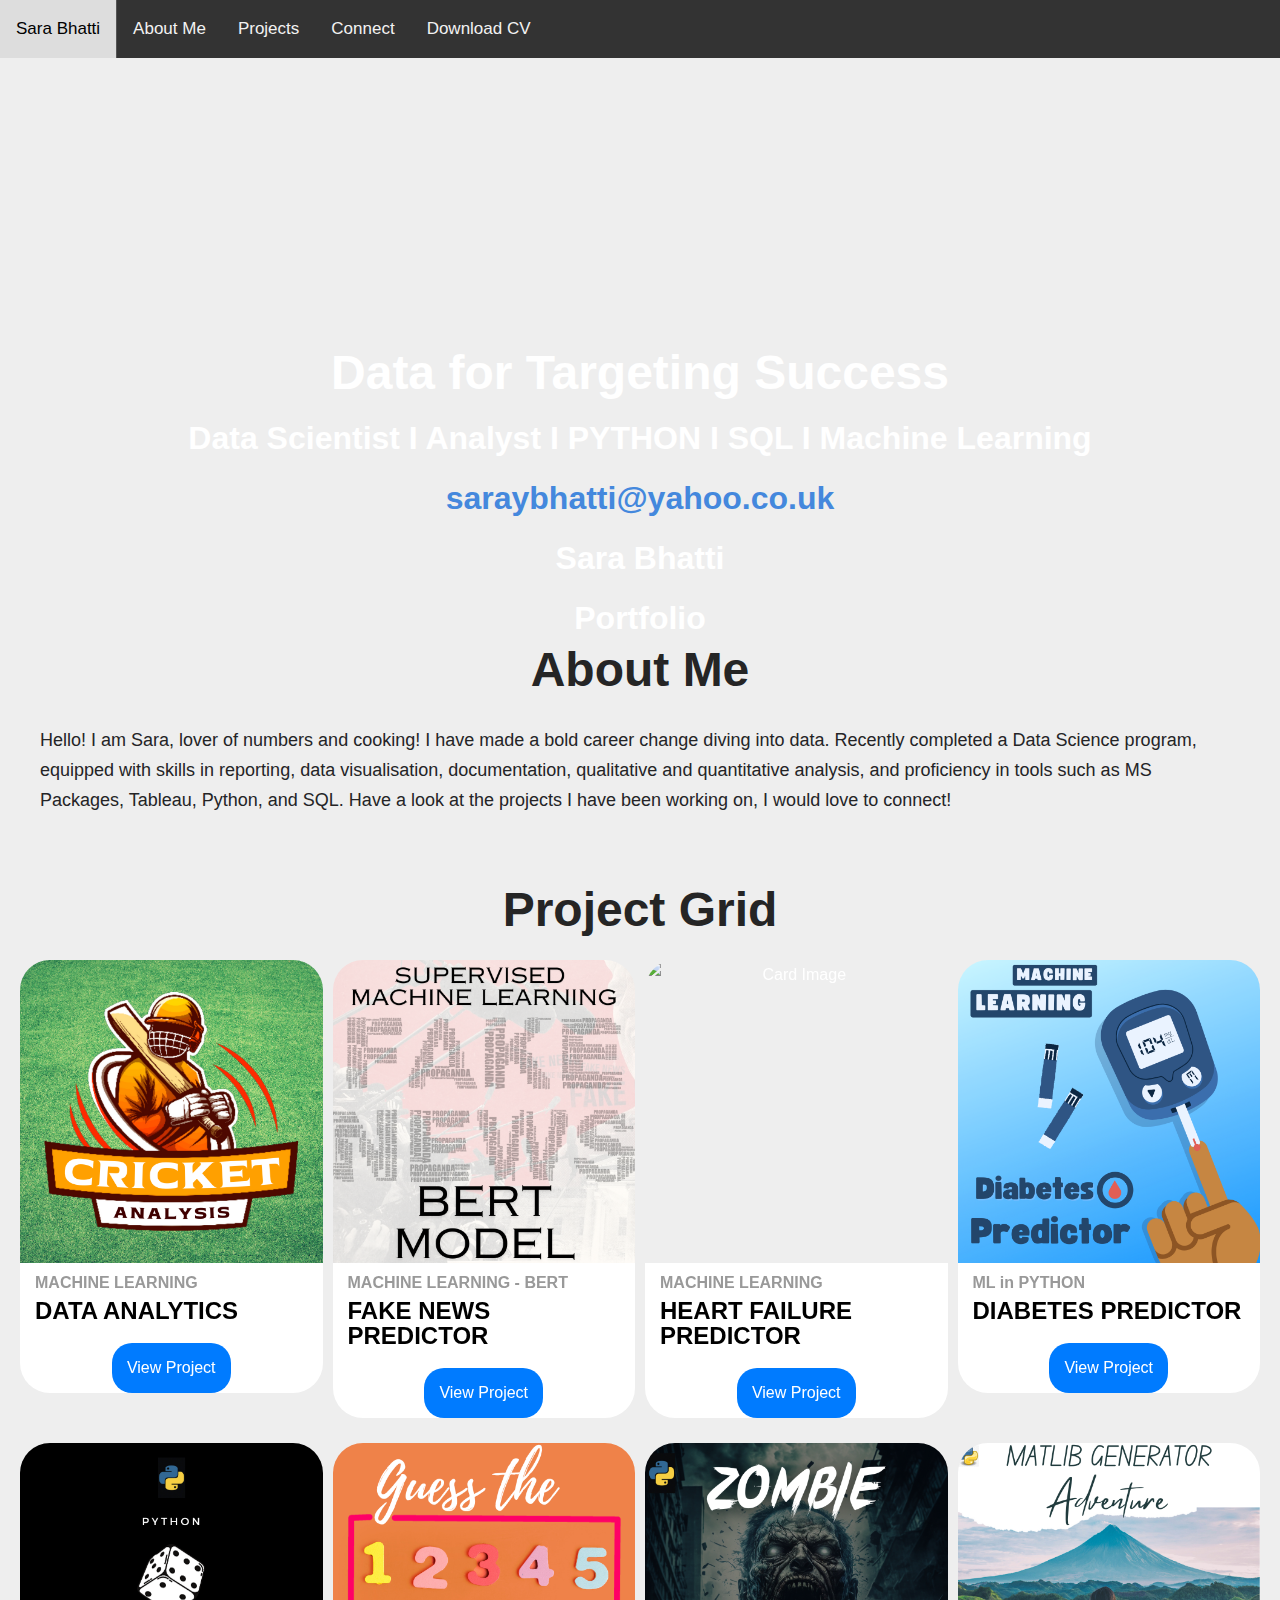
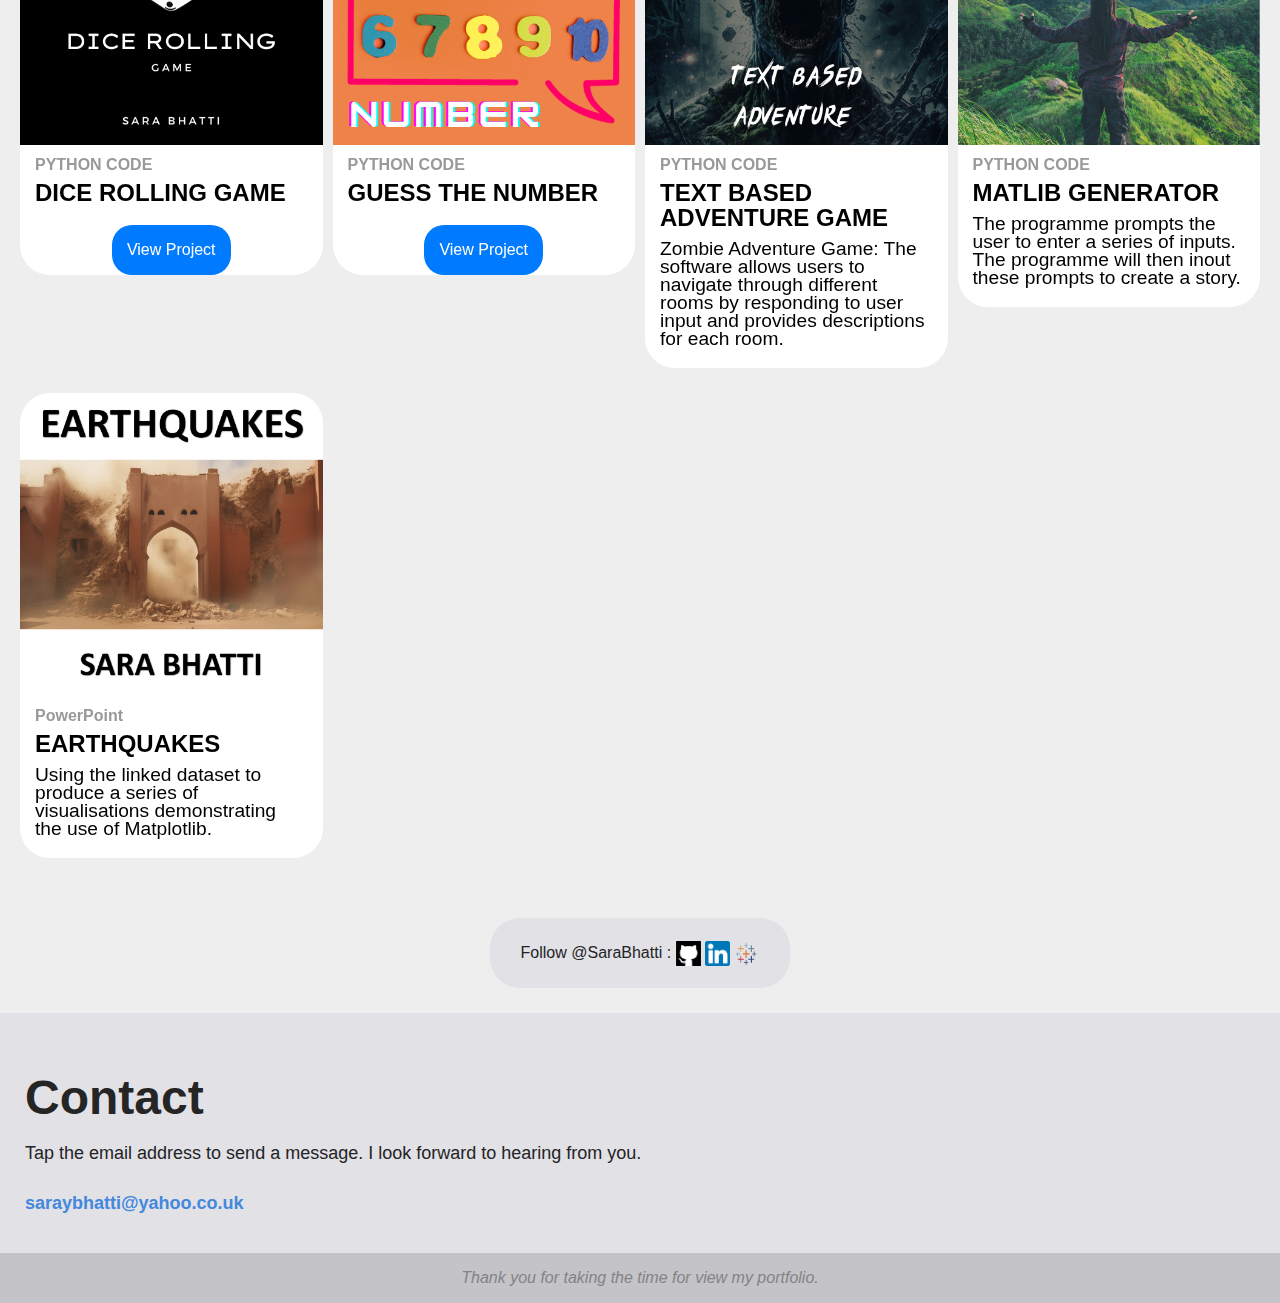
==== commit 90bf57b3: "Update index.html" ====
--- a/index.html
+++ b/index.html
@@ -45,14 +45,20 @@
 
 
 <!-- Header with Image & Text -->
-<div class="hero-image" style="background-image: url('img/profile banner1 (3).png');">
+<div class="hero-image" style="background-image: url('img/Blank banner.png');">
     <div class="coverDiv">
         <div class="hero-text">
-            <h1>Sara Bhatti</h1>
-            <h1>Portfolio</h1>
-        </div>
-    </div>
-</div>
+            <h1>Data for Targeting Success</h1>
+            <h3>Data Scientist   I  Analyst  I  PYTHON  I  SQL  I  Machine Learning</h3>
+            <h3>
+                <a href="mailto:saraybhatti@yahoo.co.uk">saraybhatti@yahoo.co.uk</a>
+            </h3>
+            <h3>Sara Bhatti</h3>
+            <h3>Portfolio</h3>
+        </div>
+    </div>
+</div>
+
 
 <div id="about">
     <h2>About Me</h2>
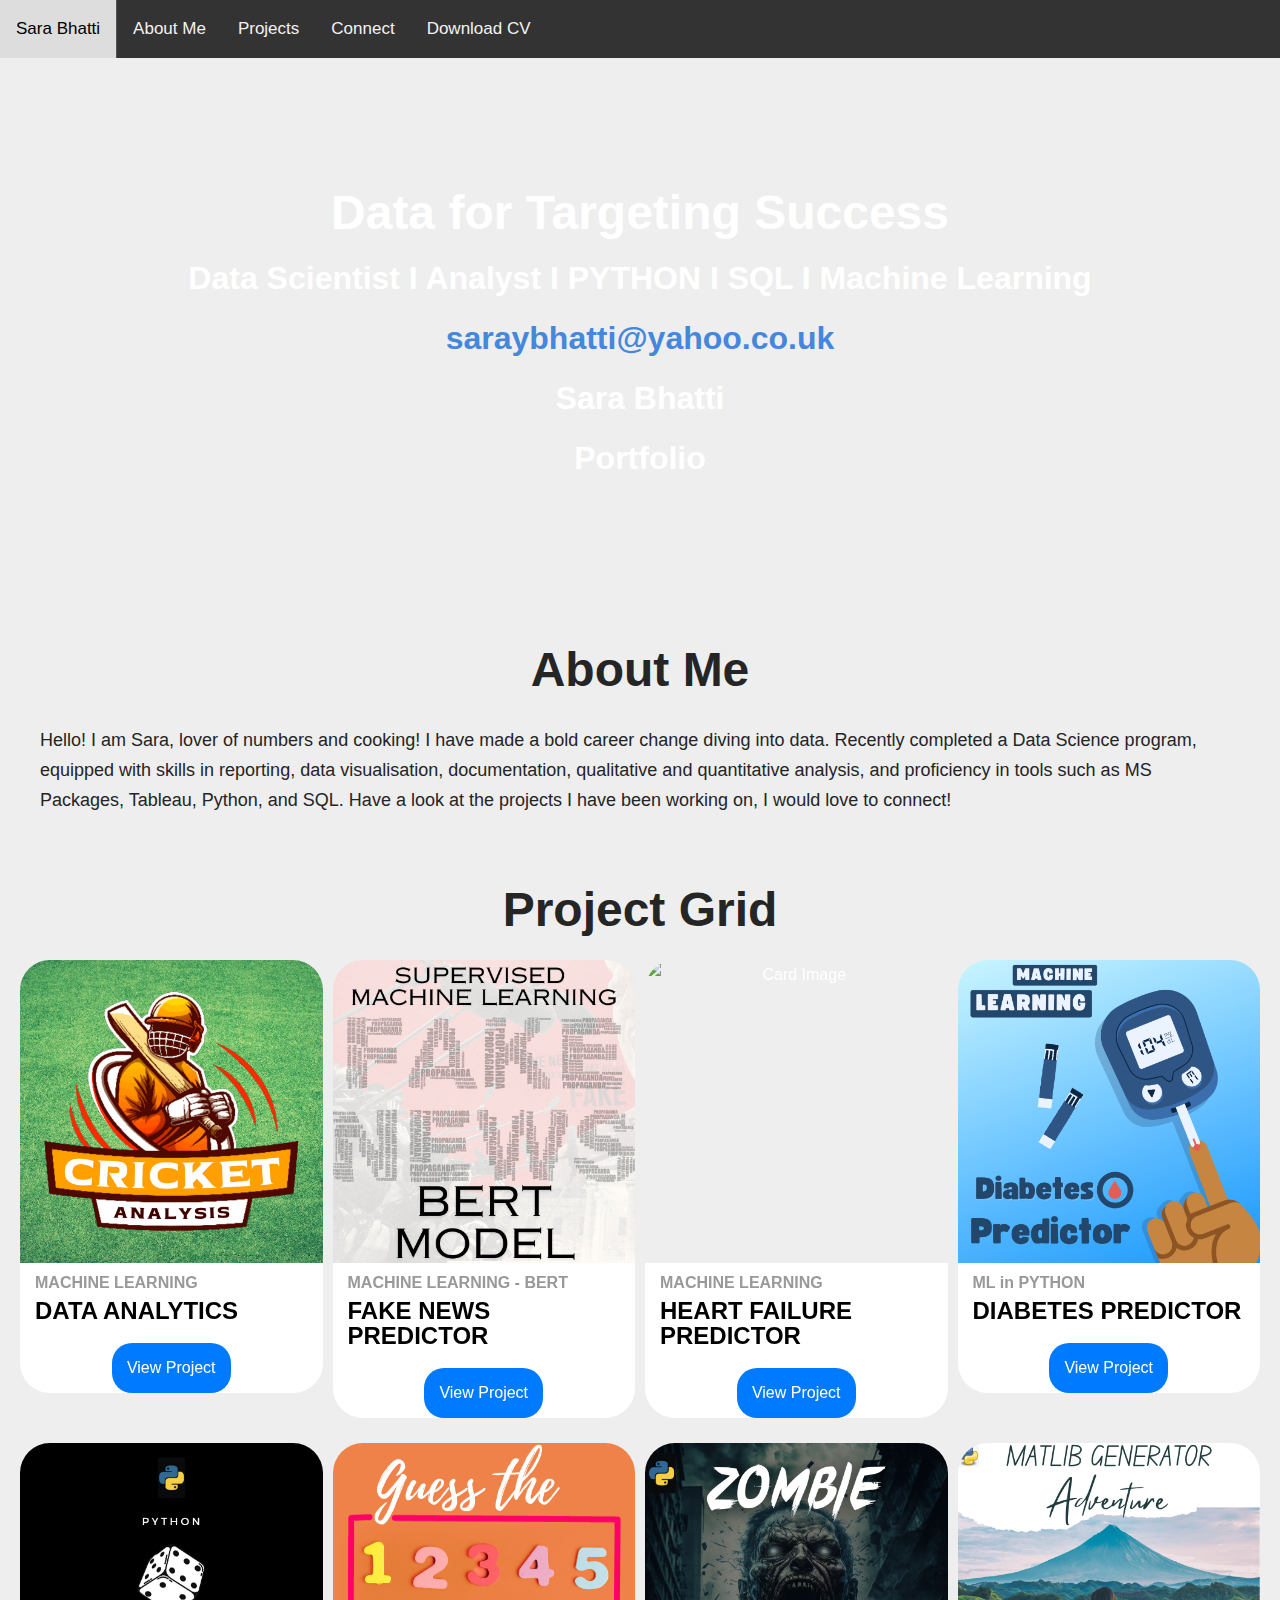
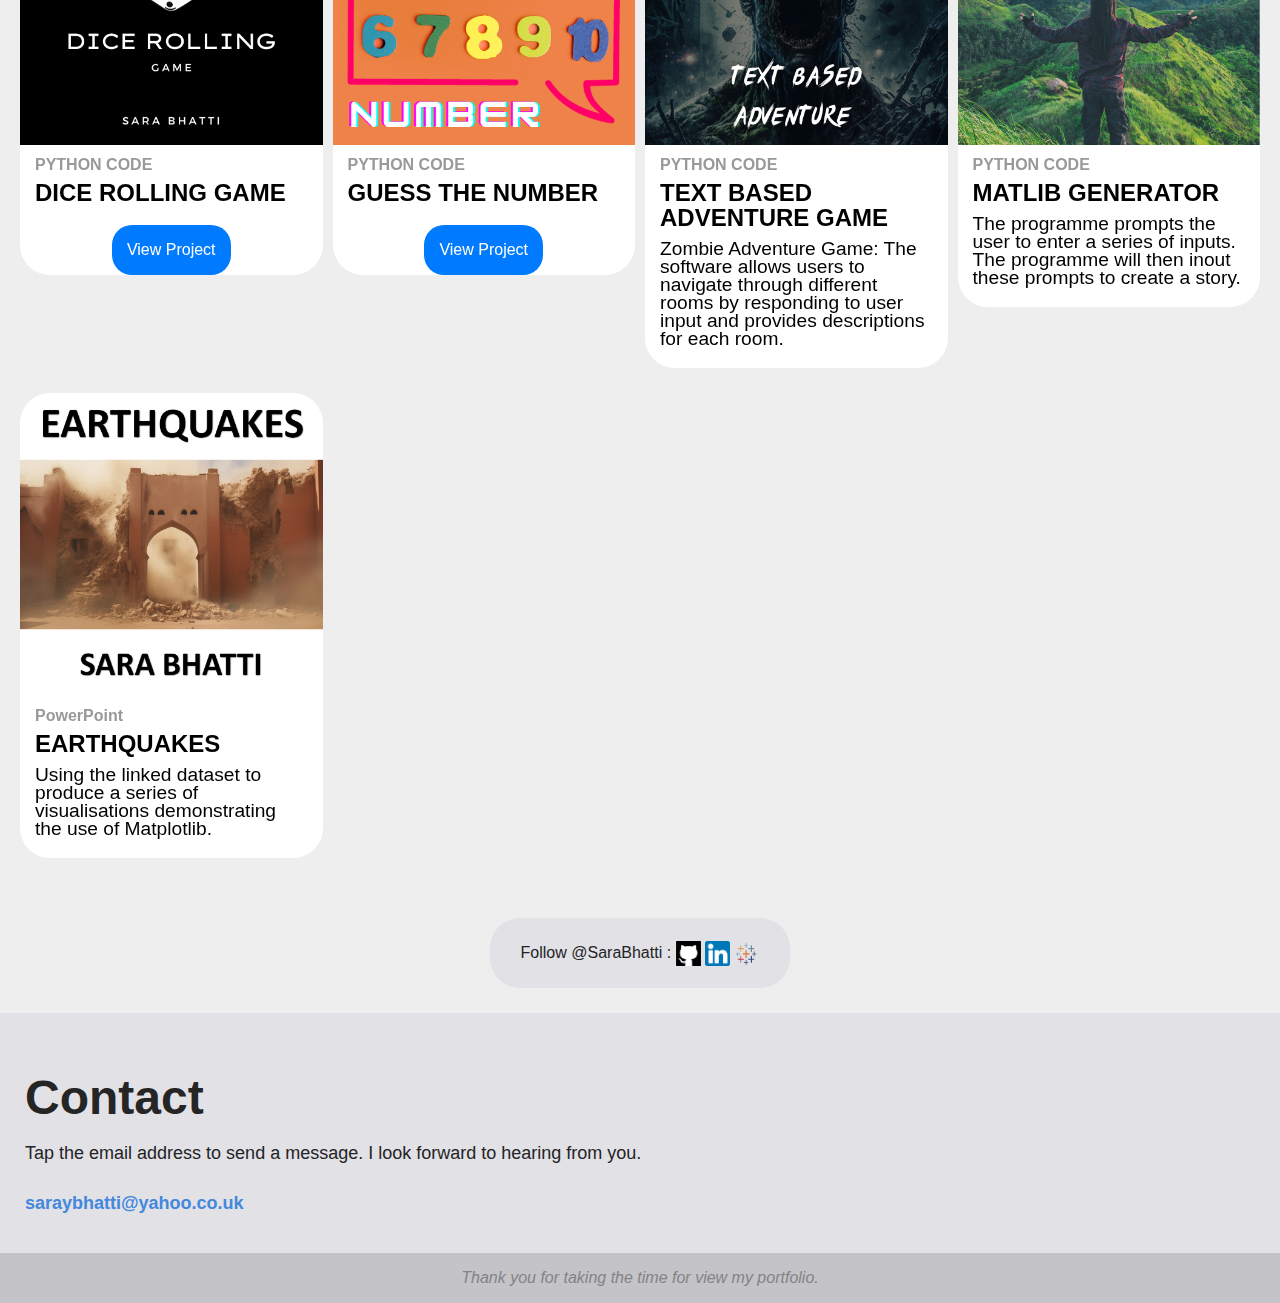
==== commit 432c52aa: "Update index.html" ====
--- a/index.html
+++ b/index.html
@@ -36,7 +36,7 @@
     <a href="#projects">Projects</a>
     <a href="#connect">Connect</a>
     <!--<a href="saracv(2).html" target="_blank">View CV</a>-->
-    <a class="downloadBtn" href="./CV Sara Bhatti 2024 April.pdf" download="Resume.pdf">Download CV</a>
+    <a class="downloadBtn" href="./CV Sara Bhatti 2024 DS.pdf" download="Resume.pdf">Download CV</a>
     <a href="javascript:void(0);" class="icon leftVerticalLine" onclick="myFunction()">
         <img src="img/menu.png" height="30" width="30" alt="Menu Button" aria-label="Menu Button">
     </a>
--- a/style.css
+++ b/style.css
@@ -451,11 +451,36 @@
     text-align: center;
     position: absolute;
     width: 100%;
-    top: 75%;
+    top: 50%; 
     left: 50%;
     transform: translate(-50%, -50%);
     color: white;
 }
+
+
+@keyframes slideUp {
+    0% {
+        transform: translateY(100%);
+        opacity: 0;
+    }
+    100% {
+        transform: translateY(0);
+        opacity: 1;
+    }
+}
+
+.hero-text h1 {
+    animation: slideUp 1s ease-in-out forwards;
+}
+
+.hero-text h3 {
+    animation: slideUp 1s ease-in-out forwards;
+}
+
+.hero-text h4 {
+    animation: slideUp 1s ease-in-out forwards;
+}
+
 
 /* Style the navigation bar */
 .topnav {
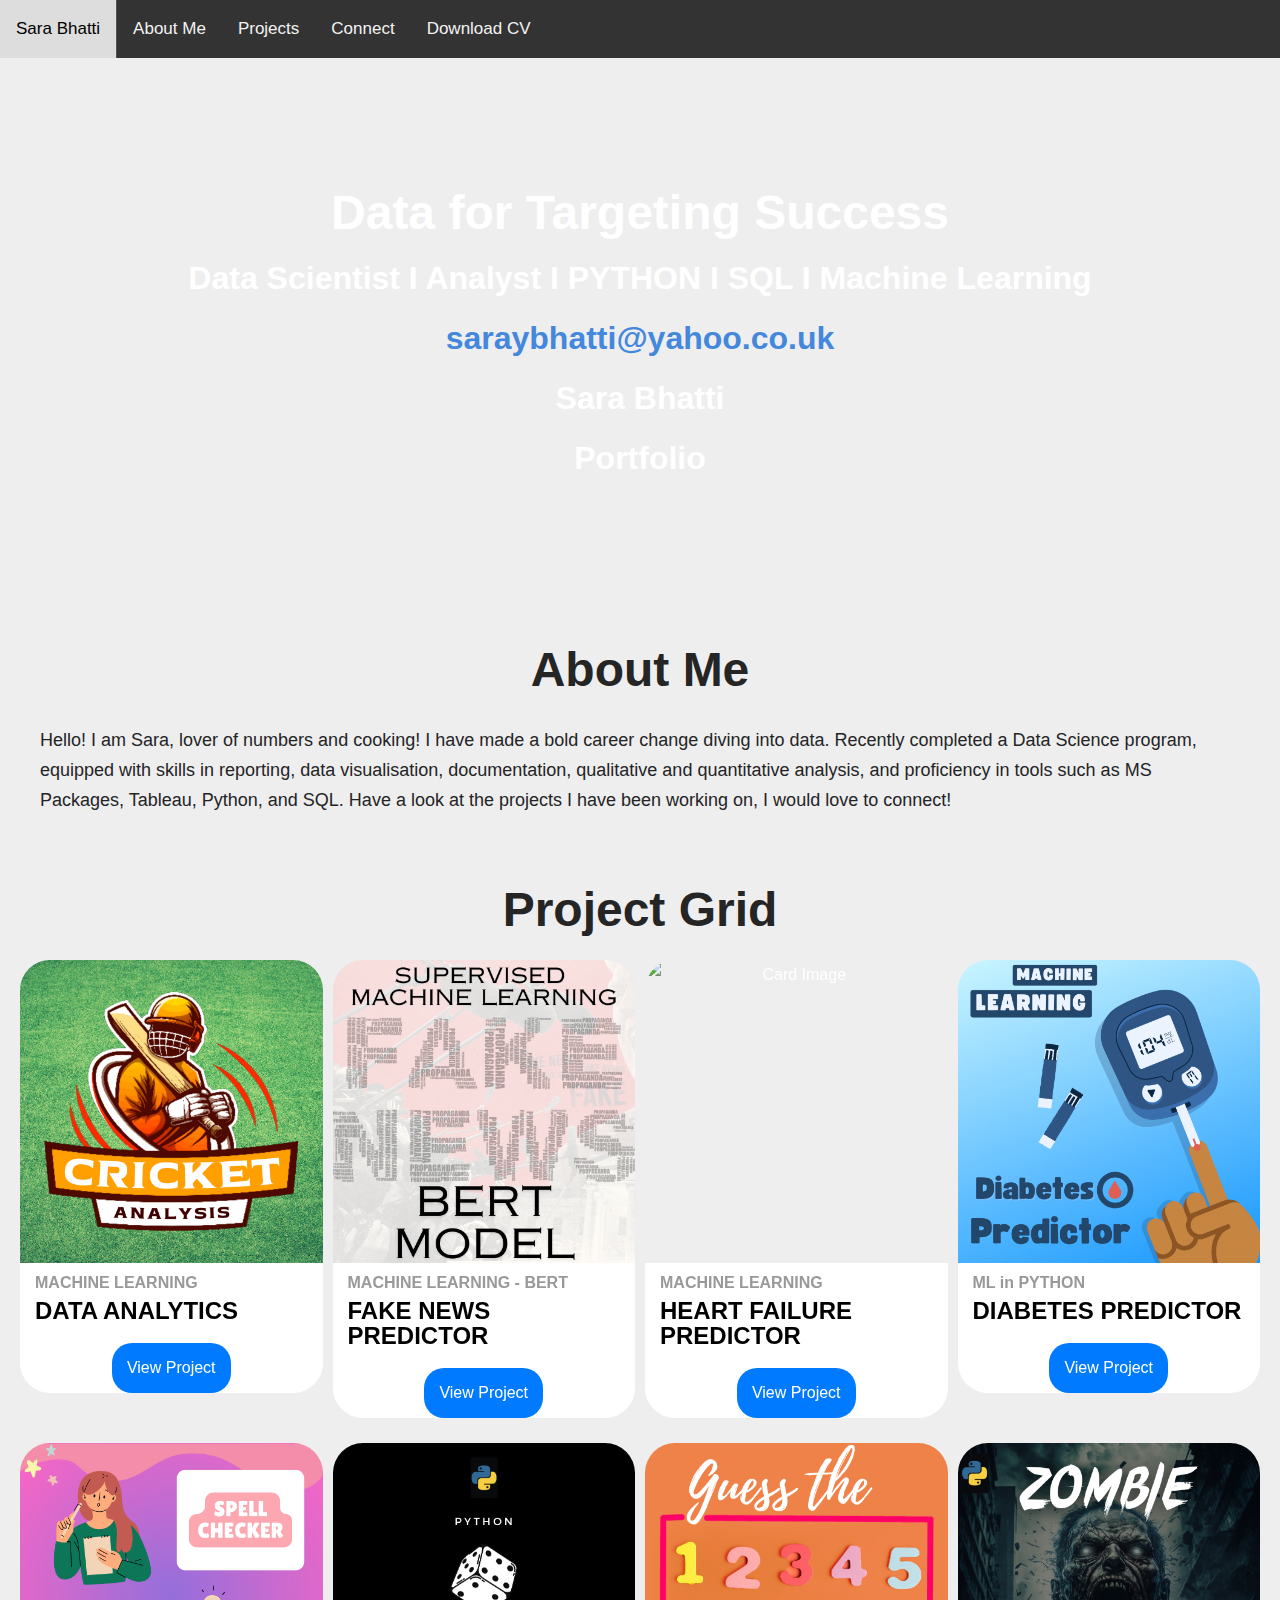
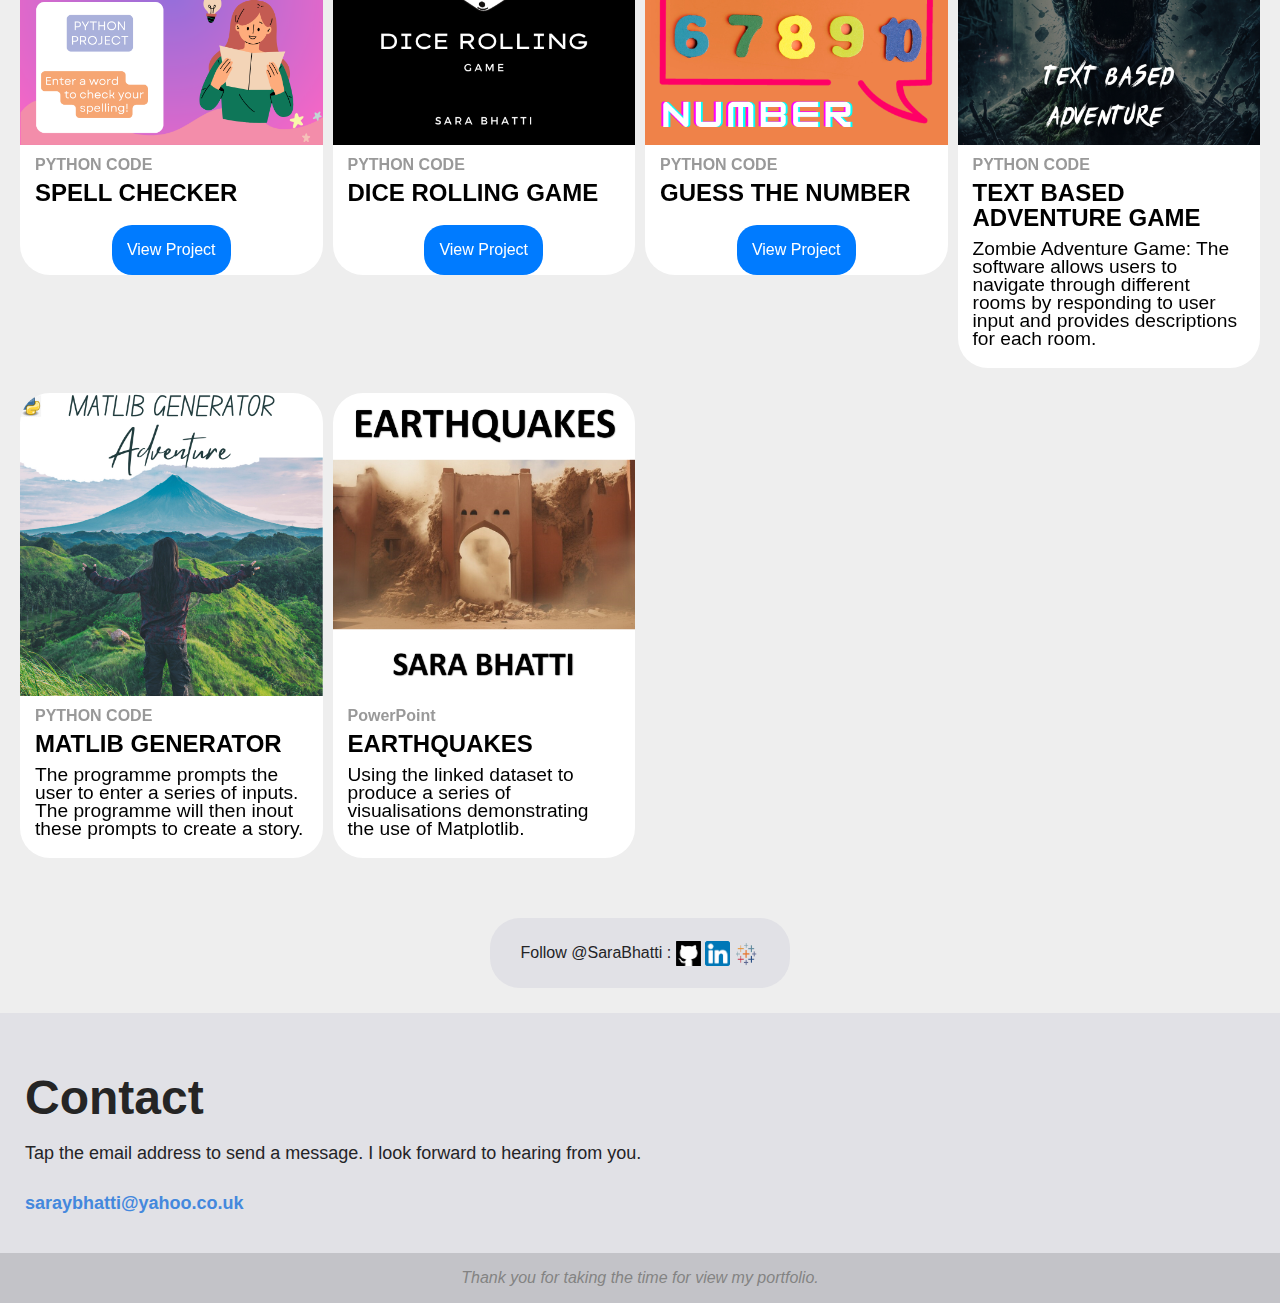
==== commit 2007ce66: "Update index.html" ====
--- a/index.html
+++ b/index.html
@@ -36,7 +36,7 @@
     <a href="#projects">Projects</a>
     <a href="#connect">Connect</a>
     <!--<a href="saracv(2).html" target="_blank">View CV</a>-->
-    <a class="downloadBtn" href="./CV Sara Bhatti 2024 DS.pdf" download="Resume.pdf">Download CV</a>
+    <a class="downloadBtn" href="./CV Sara Bhatti 2024 April.pdf" download="Resume.pdf">Download CV</a>
     <a href="javascript:void(0);" class="icon leftVerticalLine" onclick="myFunction()">
         <img src="img/menu.png" height="30" width="30" alt="Menu Button" aria-label="Menu Button">
     </a>
@@ -264,6 +264,48 @@
         </div>
         </div>
         </div>
+
+<!--Spell Checker Project Card  --> 
+<div class="card" id="projectCard7">
+    <div class="content">
+        <img src="img/Spellcheck.png" alt="Card Image" height="390" width="390">
+        <div class="card-body">
+        <div class="subtitle">PYTHON CODE</div>
+        <div class="title">Spell Checker</div>
+        <a href="#" class="view-project-link" onclick="openModal('myModal7')">View Project</a>
+    </a>
+        </div>
+    </div>
+</div>
+
+
+<!--Modal Spell Checker  -->
+<div id="myModal7" class="modal">
+    <div class="modal-content">
+        <span class="close" onclick="closeModal('myModal7')">&times;</span>
+            <h1 class="heading">Spell Checker</h1>
+            <div class="line"></div>
+            <section class="project-details">
+                <h3>Project Description</h3>
+                <p>Utilising tkinter and textblob to check if words have been spelt correctly. Are you a good speller? If not you may need the help of a spell checker!</p>
+        <h3>Tools Used</h3>
+                <div class="tools-used">
+                    <div class="capsule">Python</div>
+                    <div class="capsule">tkinter</div>
+                    <div class="capsule">textblob</div>
+                </div>
+            </section>
+        <h3>See More of the Project</h3>
+            <div class="buttons">
+                <a href="https://github.com/SaraBhatti/Spellc" target="_blank" title="View Project on GitHub">
+                    <img src="img/github.png" alt="GitHub">
+                </a>
+                <a href="https://www.linkedin.com/posts/sara-bhatti-66963325_continuouslearning-python-codefirstgirls-activity-7197878493756502017-XFnz?utm_source=share&utm_medium=member_desktop" target="_blank" title="View Project Engagement on LinkedIn">
+                    <img src="img/linkedin.png" alt="LinkedIn">
+                </a>
+            </div>
+    </div>
+</div>
     
 <!--Dice Rolling Project Card  --> 
 <div class="card" id="projectCard5">
--- a/style.css
+++ b/style.css
@@ -667,20 +667,21 @@
     left: 0;
     width: 100%;
     height: 100%;
-    background-color: rgba(0, 0, 0, 0.5); /* semi-transparent background */
-    z-index: 1000; /* ensure it appears above other content */
-    display: none; /* initially hidden */
+    background-color: rgba(0, 0, 0, 0.5); 
+    z-index: 1000; 
+    display: none; 
+    overflow-y: auto; 
 }
 
 .modal-content {
-    position: absolute;
-    top: 50%;
-    left: 50%;
-    transform: translate(-50%, -50%);
+    position: relative;
+    margin: 10% auto; 
+    max-width: 80%; 
     background-color: #fff;
     padding: 20px;
     border-radius: 10px;
     box-shadow: 0 0 10px rgba(0, 0, 0, 0.5);
+    overflow: hidden; 
 }
 
 .close {
@@ -689,7 +690,7 @@
     right: 10px;
     font-size: 24px;
     cursor: pointer;
-    color: #333; /* adjust color as needed */
+    color: #333; 
 }
 
 
@@ -751,7 +752,7 @@
 }
 
 .buttons a:hover img {
-    opacity: 0.5; /* 50% transparent on hover */
+    opacity: 0.5; 
 }
 
 /* Tooltips */
